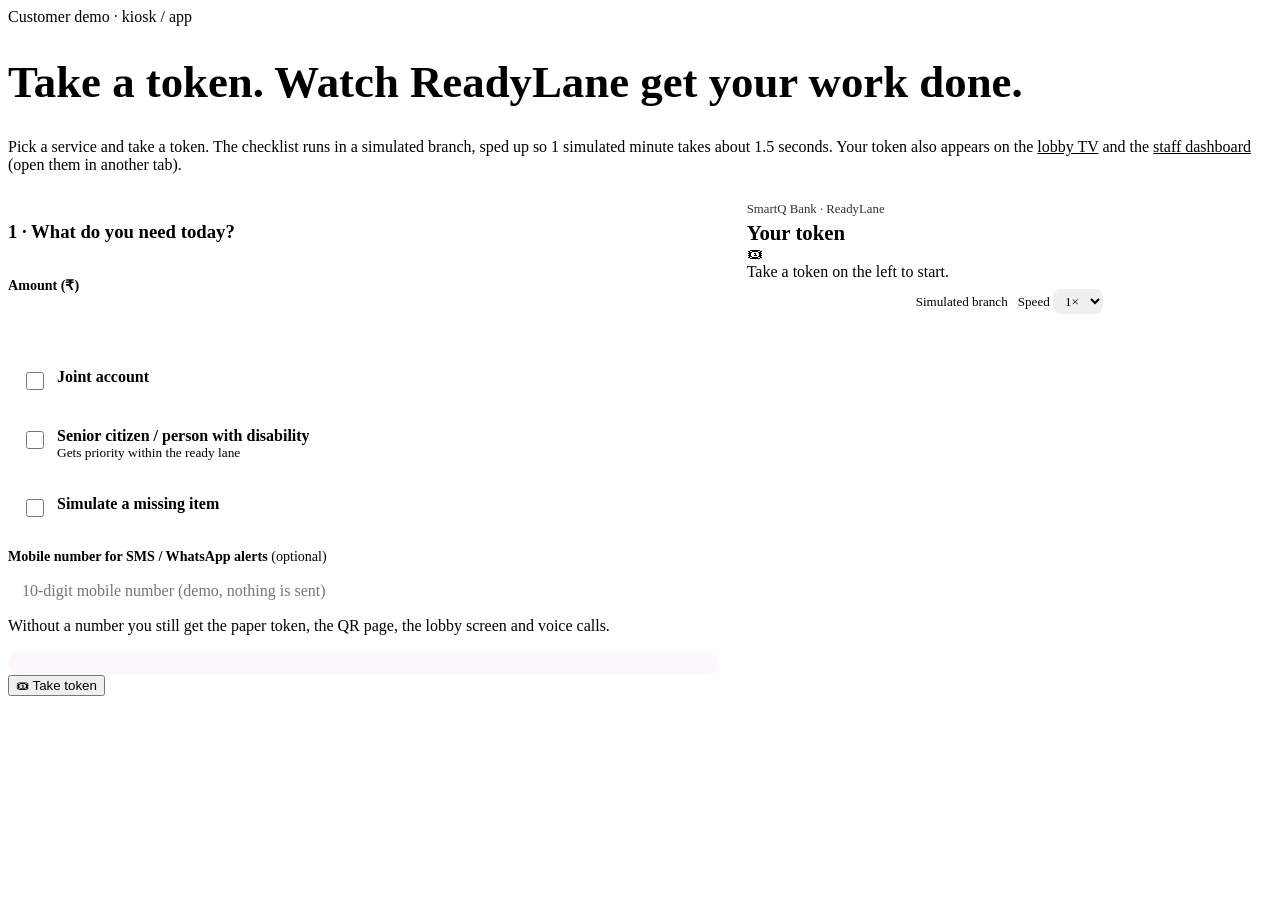
==== demo.html @ 0ea2c3ee "Add ReadyLane MVP site" ====
<!doctype html>
<html lang="en"><head>
<meta charset="utf-8"><meta name="viewport" content="width=device-width,initial-scale=1">
<title>Customer demo · ReadyLane</title>
<link rel="icon" href="data:image/svg+xml,%3Csvg xmlns=%22http://www.w3.org/2000/svg%22 viewBox=%220 0 40 40%22%3E%3Crect width=%2240%22 height=%2240%22 rx=%2211%22 fill=%22%23FFD24D%22/%3E%3Cpath d=%22M12 21l6 6 11-13%22 fill=%22none%22 stroke=%22%235A124C%22 stroke-width=%224%22 stroke-linecap=%22round%22 stroke-linejoin=%22round%22/%3E%3C/svg%3E">
<link rel="stylesheet" href="assets/css/style.css">
<style>
.demo-grid{display:grid;grid-template-columns:1.15fr .85fr;gap:28px;align-items:start;padding-bottom:70px}
@media (max-width:980px){.demo-grid{grid-template-columns:1fr}}
.svc-grid{display:grid;grid-template-columns:repeat(4,1fr);gap:10px}
@media (max-width:640px){.svc-grid{grid-template-columns:repeat(2,1fr)}}
.svc{border:1.5px solid var(--line);background:#fff;border-radius:12px;padding:12px 10px;cursor:pointer;text-align:left;font:inherit;transition:.15s}
.svc:hover{border-color:var(--plum-2)}
.svc .e{font-size:1.4rem}.svc b{display:block;font-size:.86rem;margin-top:4px}
.svc.sel{border-color:var(--plum);background:#FBF1F8;box-shadow:0 0 0 3px rgba(90,18,76,.12)}
.field{display:grid;gap:6px;margin-top:16px}
.field label{font-weight:700;font-size:.88rem}
.input{font:inherit;padding:11px 14px;border:1.5px solid var(--line);border-radius:10px;background:#fff;width:100%}
.input:focus{outline:none;border-color:var(--plum)}
.toggle{display:flex;gap:10px;align-items:flex-start;padding:12px 14px;border:1.5px solid var(--line);border-radius:12px;background:#fff;cursor:pointer;margin-top:10px}
.toggle input{margin-top:4px;accent-color:var(--plum);width:18px;height:18px}
.toggle small{display:block;color:var(--muted)}
.preview{margin-top:16px;background:#FBF7FA;border:1px dashed var(--line);border-radius:12px;padding:12px 14px;font-size:.86rem}
.preview ul{margin:6px 0 0;padding-left:18px}
.sim-bar{display:flex;gap:10px;align-items:center;flex-wrap:wrap;font-size:.82rem;color:var(--muted);margin-top:8px}
.sim-bar select{font:inherit;padding:4px 8px;border-radius:8px;border:1px solid var(--line)}
</style>
</head><body>
<header id="nav"></header>
<div class="dark"><div class="container page-head">
 <span class="eyebrow light">Customer demo · kiosk / app</span>
 <h1 style="font-size:clamp(1.8rem,4vw,2.8rem)">Take a token. Watch ReadyLane get your work done.</h1>
 <p class="muted">Pick a service and take a token. The checklist runs in a simulated branch, sped up so 1 simulated minute takes about 1.5 seconds. Your token also appears on the <a href="lobby.html" style="color:var(--gold)">lobby TV</a> and the <a href="staff.html" style="color:var(--gold)">staff dashboard</a> (open them in another tab).</p>
</div></div>

<div class="container" style="margin-top:28px">
 <div class="demo-grid">
  <!-- LEFT: kiosk form -->
  <div class="card" id="kiosk">
   <h3>1 · What do you need today?</h3>
   <div class="svc-grid" id="svcGrid"></div>
   <p class="hint" id="svcBlurb" style="margin-top:10px"></p>

   <div class="field" id="amountField"><label for="amount">Amount (₹)</label>
    <input class="input" id="amount" type="number" min="100" step="100" inputmode="numeric">
    <div class="hint" id="amountHint"></div></div>

   <label class="toggle" id="jointField"><input type="checkbox" id="joint"><span><b id="jointLabel">Joint account</b><small id="jointHelp"></small></span></label>
   <label class="toggle"><input type="checkbox" id="senior"><span><b>Senior citizen / person with disability</b><small>Gets priority within the ready lane</small></span></label>
   <label class="toggle" style="border-color:#F6C2C7"><input type="checkbox" id="problem"><span><b>Simulate a missing item</b><small id="problemHelp"></small></span></label>

   <div class="field"><label for="phone">Mobile number for SMS / WhatsApp alerts <span class="muted" style="font-weight:500">(optional)</span></label>
    <input class="input" id="phone" type="tel" maxlength="10" placeholder="10-digit mobile number (demo, nothing is sent)" inputmode="numeric">
    <div class="hint" id="phoneHint">Without a number you still get the paper token, the QR page, the lobby screen and voice calls.</div></div>

   <div class="preview" id="preview"></div>
   <div class="ctrls"><button class="btn btn-plum" id="issueBtn">🎟 Take token</button></div>
  </div>

  <!-- RIGHT: phone -->
  <div>
   <div class="phone"><div class="phone-notch"></div><div class="phone-screen" id="phoneScreen">
    <div class="app-top"><div style="font-size:.8rem;opacity:.8">SmartQ Bank · ReadyLane</div><div style="font-weight:800;font-size:1.3rem;margin-top:4px">Your token</div></div>
    <div class="app-body" id="tokenView"><div class="empty">🎟<br>Take a token on the left to start.</div></div>
   </div></div>
   <div class="sim-bar" style="justify-content:center"><span id="simInfo">Simulated branch</span>
    <label>Speed <select id="speed"><option value="1">1×</option><option value="2">2×</option><option value="4">4×</option></select></label></div>
  </div>
 </div>
</div>
<footer id="footer"></footer>
<script src="assets/vendor/qrcode.js"></script>
<script src="assets/js/common.js"></script>
<script src="assets/js/engine.js"></script>
<script src="assets/js/tokenview.js"></script>
<script>
const S=RL.SERVICES, inr=RL.inr, esc=RL.esc;
const DEF_AMT={cash_withdrawal:300000,cash_deposit:75000,demand_draft:25000,fixed_deposit:100000};
const MIN_AMT={cash_withdrawal:100,cash_deposit:100,demand_draft:100,fixed_deposit:1000};
let svc='cash_deposit';
const $=id=>document.getElementById(id);

function renderSvcs(){
 $('svcGrid').innerHTML=Object.entries(S).map(([k,v])=>'<button class="svc'+(k===svc?' sel':'')+'" data-k="'+k+'"><span class="e">'+v.icon+'</span><b>'+v.name+'</b></button>').join('');
 $('svcGrid').querySelectorAll('.svc').forEach(b=>b.onclick=()=>{svc=b.dataset.k;$('amount').value=DEF_AMT[svc]||'';$('joint').checked=false;renderSvcs();updateForm()});
}
function opts(){return{amount:S[svc].amount?Math.round(+$('amount').value||0):0,joint:S[svc].joint&&$('joint').checked,senior:$('senior').checked,problem:$('problem').checked,phone:$('phone').value.trim()}}
function updateForm(){
 const v=S[svc];$('svcBlurb').textContent=v.blurb;
 $('amountField').style.display=v.amount?'':'none';
 $('jointField').style.display=v.joint?'':'none';
 if(svc==='cash_withdrawal'){$('jointLabel').textContent='Joint account operated "jointly"';$('jointHelp').textContent='All holders must sign, so the co-holder has to check in. ("Either or survivor" accounts don\'t need this.)'}
 if(svc==='account_opening'){$('jointLabel').textContent='Joint account (2 applicants)';$('jointHelp').textContent='Both applicants must be present for in-person verification'}
 const o=opts();
 let h='';
 if(svc==='cash_withdrawal')h=o.amount>RL.TELLER_LIMIT?'Above the teller limit of '+inr(RL.TELLER_LIMIT)+', so officer pre-approval will be requested in advance.':'Within the teller limit ('+inr(RL.TELLER_LIMIT)+'), so no officer approval is needed. PAN is not needed to withdraw from your own account.';
 if(svc==='cash_deposit')h=o.amount>RL.PAN_CASH_LIMIT?'Above '+inr(RL.PAN_CASH_LIMIT)+', so PAN (or Form 60) is mandatory (Income-tax Rule 114B).':'Up to '+inr(RL.PAN_CASH_LIMIT)+', no PAN needed for a cash deposit.';
 if(svc==='demand_draft')h='Debited from your account. DDs of ₹50,000 or more cannot be bought with cash (RBI).';
 if(svc==='fixed_deposit')h='Funded from your savings account.';
 $('amountHint').textContent=h;
 const P=v.problem, alt=P.needsAmountAbove&&o.amount<=P.needsAmountAbove;
 $('problemHelp').textContent='Shows the "Action needed" flow: '+(alt?P.altMsg:P.msg);
 // checklist preview
 const C=RL.buildChecks(svc,Object.assign({},o,{problem:false}));
 const all=['docs','records','approval','cash','sync'],names={docs:'Documents',records:'Records match',approval:'Officer pre-approval',cash:'Cash ready (CashMatch)',sync:'Everyone present (SyncToken)'};
 const skipped=all.filter(t=>!C.some(c=>c.type===t)).map(t=>names[t]);
 $('preview').innerHTML='<b>Your readiness checklist ('+C.length+' checks)</b><ul>'+C.map(c=>'<li>'+esc(c.label)+'</li>').join('')+'</ul>'+(skipped.length?'<div class="hint" style="margin-top:6px">Not needed for this service: '+skipped.join(', ')+'</div>':'');
 const bad=v.amount&&(!o.amount||o.amount<MIN_AMT[svc]);
 $('issueBtn').disabled=bad;$('amountHint').className='hint'+(bad?' warn':'');if(bad)$('amountHint').textContent='Enter an amount of at least '+inr(MIN_AMT[svc])+'.';
 const ph=$('phone').value.trim();$('phoneHint').className='hint'+(ph&&!/^[6-9]\d{9}$/.test(ph)?' warn':'');
 if(ph&&!/^[6-9]\d{9}$/.test(ph)){$('phoneHint').textContent='Enter a valid 10-digit Indian mobile number, or leave it blank.';$('issueBtn').disabled=true}
 else $('phoneHint').textContent='Without a number you still get the paper token, the QR page, the lobby screen and voice calls.';
}
['amount','joint','senior','problem','phone'].forEach(id=>$(id).addEventListener('input',updateForm));
$('problem').checked=true;$('amount').value=DEF_AMT[svc];
renderSvcs();updateForm();

$('issueBtn').onclick=()=>{const tk=RL.issueMine(svc,opts());RL.toast('sys','Token '+tk.id+' issued','Checks have started. Scan the QR to follow your token on your phone.');
 if(window.innerWidth<980)document.querySelector('.phone').scrollIntoView({behavior:'smooth'})};
$('speed').onchange=e=>RL.setSpeed(+e.target.value);

const view=RL.TokenView($('tokenView'),{paper:true,interactive:true,notify:true,againHref:'#kiosk',empty:'<div class="empty">🎟<br>Take a token on the left to start.</div>'});
function render(st){
 $('simInfo').textContent='Simulated branch · '+st.counters.length+' counters · fairness cap K = '+st.K+(st.paused?' · PAUSED on staff dashboard':'');
 $('speed').value=String(st.speed||1);
 view(st,RL.mine());
}
RL.onChange(render);RL.start();
</script>
</body></html>
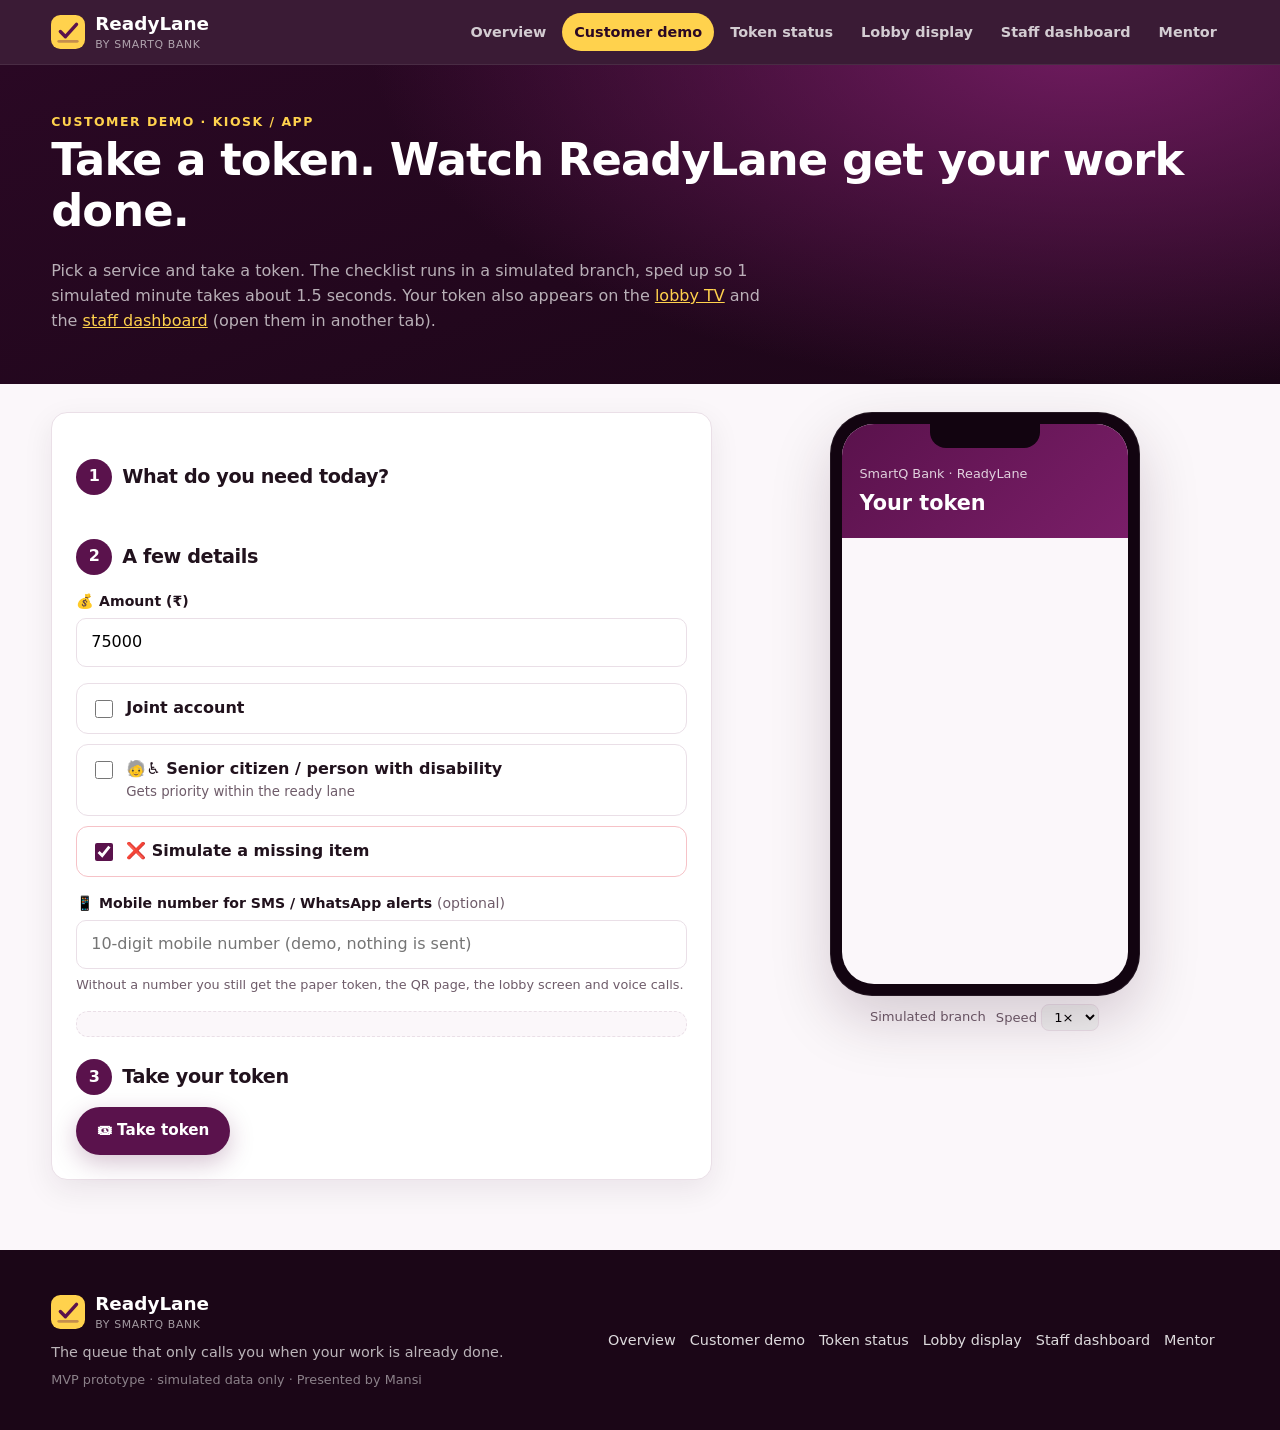
==== commit 8618bdba: "Add Hindi toggle, Documents page, easy mode" ====
--- a/demo.html
+++ b/demo.html
@@ -1,5 +1,5 @@
 <!doctype html>
-<html lang="en"><head>
+<html lang="en" data-title="dm.title"><head>
 <meta charset="utf-8"><meta name="viewport" content="width=device-width,initial-scale=1">
 <title>Customer demo · ReadyLane</title>
 <link rel="icon" href="data:image/svg+xml,%3Csvg xmlns=%22http://www.w3.org/2000/svg%22 viewBox=%220 0 40 40%22%3E%3Crect width=%2240%22 height=%2240%22 rx=%2211%22 fill=%22%23FFD24D%22/%3E%3Cpath d=%22M12 21l6 6 11-13%22 fill=%22none%22 stroke=%22%235A124C%22 stroke-width=%224%22 stroke-linecap=%22round%22 stroke-linejoin=%22round%22/%3E%3C/svg%3E">
@@ -9,9 +9,9 @@
 @media (max-width:980px){.demo-grid{grid-template-columns:1fr}}
 .svc-grid{display:grid;grid-template-columns:repeat(4,1fr);gap:10px}
 @media (max-width:640px){.svc-grid{grid-template-columns:repeat(2,1fr)}}
-.svc{border:1.5px solid var(--line);background:#fff;border-radius:12px;padding:12px 10px;cursor:pointer;text-align:left;font:inherit;transition:.15s}
+.svc{border:2px solid var(--line);background:#fff;border-radius:14px;padding:14px 10px;min-height:96px;cursor:pointer;text-align:center;font:inherit;transition:.15s;display:flex;flex-direction:column;align-items:center;justify-content:center;gap:6px}
 .svc:hover{border-color:var(--plum-2)}
-.svc .e{font-size:1.4rem}.svc b{display:block;font-size:.86rem;margin-top:4px}
+.svc .e{font-size:2.1rem;line-height:1}.svc b{display:block;font-size:.9rem;line-height:1.2}
 .svc.sel{border-color:var(--plum);background:#FBF1F8;box-shadow:0 0 0 3px rgba(90,18,76,.12)}
 .field{display:grid;gap:6px;margin-top:16px}
 .field label{font-weight:700;font-size:.88rem}
@@ -21,109 +21,130 @@
 .toggle input{margin-top:4px;accent-color:var(--plum);width:18px;height:18px}
 .toggle small{display:block;color:var(--muted)}
 .preview{margin-top:16px;background:#FBF7FA;border:1px dashed var(--line);border-radius:12px;padding:12px 14px;font-size:.86rem}
-.preview ul{margin:6px 0 0;padding-left:18px}
+.preview ul{margin:6px 0 0;padding-left:0;list-style:none}.preview li{display:flex;gap:8px;align-items:flex-start;padding:3px 0}.preview li .pi{flex:none;width:1.4em;text-align:center}
+.preview .pv-h{display:flex;justify-content:space-between;align-items:center;gap:8px;flex-wrap:wrap}
+.preview .pv-sec{margin-top:10px}
+.step-h{display:flex;align-items:center;gap:10px;margin:22px 0 12px}.step-h:first-child{margin-top:0}
+.step-h .n{flex:none;width:36px;height:36px;border-radius:50%;background:var(--plum);color:#fff;display:grid;place-items:center;font-weight:800}
+.step-h h3{margin:0}
 .sim-bar{display:flex;gap:10px;align-items:center;flex-wrap:wrap;font-size:.82rem;color:var(--muted);margin-top:8px}
 .sim-bar select{font:inherit;padding:4px 8px;border-radius:8px;border:1px solid var(--line)}
 </style>
 </head><body>
 <header id="nav"></header>
 <div class="dark"><div class="container page-head">
- <span class="eyebrow light">Customer demo · kiosk / app</span>
- <h1 style="font-size:clamp(1.8rem,4vw,2.8rem)">Take a token. Watch ReadyLane get your work done.</h1>
- <p class="muted">Pick a service and take a token. The checklist runs in a simulated branch, sped up so 1 simulated minute takes about 1.5 seconds. Your token also appears on the <a href="lobby.html" style="color:var(--gold)">lobby TV</a> and the <a href="staff.html" style="color:var(--gold)">staff dashboard</a> (open them in another tab).</p>
+ <span class="eyebrow light" data-i18n="dm.eb">Customer demo · kiosk / app</span>
+ <h1 style="font-size:clamp(1.8rem,4vw,2.8rem)" data-i18n="dm.h1">Take a token. Watch ReadyLane get your work done.</h1>
+ <p class="muted easy-hide" data-i18n-html="dm.p">Pick a service and take a token. The checklist runs in a simulated branch, sped up so 1 simulated minute takes about 1.5 seconds. Your token also appears on the <a href="lobby.html" style="color:var(--gold)">lobby TV</a> and the <a href="staff.html" style="color:var(--gold)">staff dashboard</a> (open them in another tab).</p>
 </div></div>
 
 <div class="container" style="margin-top:28px">
  <div class="demo-grid">
   <!-- LEFT: kiosk form -->
   <div class="card" id="kiosk">
-   <h3>1 · What do you need today?</h3>
-   <div class="svc-grid" id="svcGrid"></div>
-   <p class="hint" id="svcBlurb" style="margin-top:10px"></p>
+   <div class="pic-steps"></div>
+   <div class="step-h"><span class="n" aria-hidden="true">1</span><h3 data-i18n="dm.s1">What do you need today?</h3></div>
+   <div class="svc-grid" id="svcGrid" role="group" aria-label="Services"></div>
+   <div class="hint" id="svcBlurb" style="margin-top:10px;display:flex;gap:8px;align-items:center;flex-wrap:wrap" data-speak-scope></div>
+   <div class="step-h"><span class="n" aria-hidden="true">2</span><h3 data-i18n="dm.s2">A few details</h3></div>
 
-   <div class="field" id="amountField"><label for="amount">Amount (₹)</label>
+   <div class="field" id="amountField"><label for="amount"><span aria-hidden="true">💰</span> <span data-i18n="dm.amount">Amount (₹)</span></label>
     <input class="input" id="amount" type="number" min="100" step="100" inputmode="numeric">
     <div class="hint" id="amountHint"></div></div>
 
    <label class="toggle" id="jointField"><input type="checkbox" id="joint"><span><b id="jointLabel">Joint account</b><small id="jointHelp"></small></span></label>
-   <label class="toggle"><input type="checkbox" id="senior"><span><b>Senior citizen / person with disability</b><small>Gets priority within the ready lane</small></span></label>
-   <label class="toggle" style="border-color:#F6C2C7"><input type="checkbox" id="problem"><span><b>Simulate a missing item</b><small id="problemHelp"></small></span></label>
+   <label class="toggle"><input type="checkbox" id="senior"><span><b><span aria-hidden="true">🧓♿</span> <span data-i18n="dm.senior">Senior citizen / person with disability</span></b><small data-i18n="dm.seniorH">Gets priority within the ready lane</small></span></label>
+   <label class="toggle" style="border-color:#F6C2C7"><input type="checkbox" id="problem"><span><b><span aria-hidden="true">❌</span> <span data-i18n="dm.problem">Simulate a missing item</span></b><small id="problemHelp"></small></span></label>
 
-   <div class="field"><label for="phone">Mobile number for SMS / WhatsApp alerts <span class="muted" style="font-weight:500">(optional)</span></label>
-    <input class="input" id="phone" type="tel" maxlength="10" placeholder="10-digit mobile number (demo, nothing is sent)" inputmode="numeric">
+   <div class="field"><label for="phone"><span aria-hidden="true">📱</span> <span data-i18n-html="dm.phone">Mobile number for SMS / WhatsApp alerts <span class="muted" style="font-weight:500">(optional)</span></span></label>
+    <input class="input" id="phone" type="tel" maxlength="10" placeholder="10-digit mobile number (demo, nothing is sent)" data-i18n-ph="dm.phonePh" inputmode="numeric">
     <div class="hint" id="phoneHint">Without a number you still get the paper token, the QR page, the lobby screen and voice calls.</div></div>
 
-   <div class="preview" id="preview"></div>
-   <div class="ctrls"><button class="btn btn-plum" id="issueBtn">🎟 Take token</button></div>
+   <div class="preview" id="preview" data-speak-scope></div>
+   <div class="step-h"><span class="n" aria-hidden="true">3</span><h3 data-i18n="dm.s3">Take your token</h3></div>
+   <div class="ctrls" style="margin-top:0"><button class="btn btn-plum btn-big" id="issueBtn" data-i18n="dm.take">🎟 Take token</button></div>
   </div>
 
   <!-- RIGHT: phone -->
   <div>
    <div class="phone"><div class="phone-notch"></div><div class="phone-screen" id="phoneScreen">
-    <div class="app-top"><div style="font-size:.8rem;opacity:.8">SmartQ Bank · ReadyLane</div><div style="font-weight:800;font-size:1.3rem;margin-top:4px">Your token</div></div>
-    <div class="app-body" id="tokenView"><div class="empty">🎟<br>Take a token on the left to start.</div></div>
+    <div class="app-top"><div style="font-size:.8rem;opacity:.8">SmartQ Bank · ReadyLane</div><div style="font-weight:800;font-size:1.3rem;margin-top:4px" data-i18n="dm.your">Your token</div></div>
+    <div class="app-body" id="tokenView" aria-live="polite"></div>
    </div></div>
    <div class="sim-bar" style="justify-content:center"><span id="simInfo">Simulated branch</span>
-    <label>Speed <select id="speed"><option value="1">1×</option><option value="2">2×</option><option value="4">4×</option></select></label></div>
+    <label><span data-i18n="dm.speed">Speed</span> <select id="speed"><option value="1">1×</option><option value="2">2×</option><option value="4">4×</option></select></label></div>
   </div>
  </div>
 </div>
 <footer id="footer"></footer>
+<script src="assets/js/i18n.js"></script>
 <script src="assets/vendor/qrcode.js"></script>
 <script src="assets/js/common.js"></script>
 <script src="assets/js/engine.js"></script>
+<script src="assets/js/docs.js"></script>
 <script src="assets/js/tokenview.js"></script>
 <script>
 const S=RL.SERVICES, inr=RL.inr, esc=RL.esc;
 const DEF_AMT={cash_withdrawal:300000,cash_deposit:75000,demand_draft:25000,fixed_deposit:100000};
 const MIN_AMT={cash_withdrawal:100,cash_deposit:100,demand_draft:100,fixed_deposit:1000};
-let svc='cash_deposit';
+const qs=new URLSearchParams(location.search).get('s');
+let svc=S[qs]?qs:'cash_deposit';
 const $=id=>document.getElementById(id);
+const t=(k,p)=>RL.t(k,p);
 
 function renderSvcs(){
- $('svcGrid').innerHTML=Object.entries(S).map(([k,v])=>'<button class="svc'+(k===svc?' sel':'')+'" data-k="'+k+'"><span class="e">'+v.icon+'</span><b>'+v.name+'</b></button>').join('');
- $('svcGrid').querySelectorAll('.svc').forEach(b=>b.onclick=()=>{svc=b.dataset.k;$('amount').value=DEF_AMT[svc]||'';$('joint').checked=false;renderSvcs();updateForm()});
+ $('svcGrid').innerHTML=Object.entries(S).map(([k,v])=>'<button type="button" class="svc'+(k===svc?' sel':'')+'" data-k="'+k+'" aria-pressed="'+(k===svc)+'"><span class="e" aria-hidden="true">'+v.icon+'</span><b>'+esc(RL.svcName(k))+'</b></button>').join('');
+ $('svcGrid').querySelectorAll('.svc').forEach(b=>b.onclick=()=>{svc=b.dataset.k;$('amount').value=DEF_AMT[svc]||'';$('joint').checked=false;renderSvcs();updateForm();
+   if(RL.easy)RL.speak(RL.svcName(svc))});
 }
 function opts(){return{amount:S[svc].amount?Math.round(+$('amount').value||0):0,joint:S[svc].joint&&$('joint').checked,senior:$('senior').checked,problem:$('problem').checked,phone:$('phone').value.trim()}}
 function updateForm(){
- const v=S[svc];$('svcBlurb').textContent=v.blurb;
+ const v=S[svc];
+ $('svcBlurb').innerHTML='<span>'+esc(RL.svcBlurb(svc))+'</span>'+RL.listenBtn();
  $('amountField').style.display=v.amount?'':'none';
  $('jointField').style.display=v.joint?'':'none';
- if(svc==='cash_withdrawal'){$('jointLabel').textContent='Joint account operated "jointly"';$('jointHelp').textContent='All holders must sign, so the co-holder has to check in. ("Either or survivor" accounts don\'t need this.)'}
- if(svc==='account_opening'){$('jointLabel').textContent='Joint account (2 applicants)';$('jointHelp').textContent='Both applicants must be present for in-person verification'}
+ if(svc==='cash_withdrawal'){$('jointLabel').textContent=t('dm.jointW.l');$('jointHelp').textContent=t('dm.jointW.h')}
+ if(svc==='account_opening'){$('jointLabel').textContent=t('dm.jointA.l');$('jointHelp').textContent=t('dm.jointA.h')}
  const o=opts();
  let h='';
- if(svc==='cash_withdrawal')h=o.amount>RL.TELLER_LIMIT?'Above the teller limit of '+inr(RL.TELLER_LIMIT)+', so officer pre-approval will be requested in advance.':'Within the teller limit ('+inr(RL.TELLER_LIMIT)+'), so no officer approval is needed. PAN is not needed to withdraw from your own account.';
- if(svc==='cash_deposit')h=o.amount>RL.PAN_CASH_LIMIT?'Above '+inr(RL.PAN_CASH_LIMIT)+', so PAN (or Form 60) is mandatory (Income-tax Rule 114B).':'Up to '+inr(RL.PAN_CASH_LIMIT)+', no PAN needed for a cash deposit.';
- if(svc==='demand_draft')h='Debited from your account. DDs of ₹50,000 or more cannot be bought with cash (RBI).';
- if(svc==='fixed_deposit')h='Funded from your savings account.';
+ if(svc==='cash_withdrawal')h=t(o.amount>RL.TELLER_LIMIT?'dm.h.cwOver':'dm.h.cwUnder',{lim:inr(RL.TELLER_LIMIT)});
+ if(svc==='cash_deposit')h=t(o.amount>RL.PAN_CASH_LIMIT?'dm.h.cdOver':'dm.h.cdUnder',{lim:inr(RL.PAN_CASH_LIMIT)});
+ if(svc==='demand_draft')h=t('dm.h.dd');
+ if(svc==='fixed_deposit')h=t('dm.h.fd');
  $('amountHint').textContent=h;
  const P=v.problem, alt=P.needsAmountAbove&&o.amount<=P.needsAmountAbove;
- $('problemHelp').textContent='Shows the "Action needed" flow: '+(alt?P.altMsg:P.msg);
- // checklist preview
+ $('problemHelp').textContent=t('dm.problemHelp',{msg:t(P.k+(alt?'.alt':'')+'.msg')});
+ // checklist preview + what to bring + forms (same rules as the engine and the Documents page)
  const C=RL.buildChecks(svc,Object.assign({},o,{problem:false}));
- const all=['docs','records','approval','cash','sync'],names={docs:'Documents',records:'Records match',approval:'Officer pre-approval',cash:'Cash ready (CashMatch)',sync:'Everyone present (SyncToken)'};
- const skipped=all.filter(t=>!C.some(c=>c.type===t)).map(t=>names[t]);
- $('preview').innerHTML='<b>Your readiness checklist ('+C.length+' checks)</b><ul>'+C.map(c=>'<li>'+esc(c.label)+'</li>').join('')+'</ul>'+(skipped.length?'<div class="hint" style="margin-top:6px">Not needed for this service: '+skipped.join(', ')+'</div>':'');
+ const PIC={docs:'📄',records:'🗂',approval:'✍',cash:'💰',sync:'👥'};
+ const skipped=Object.keys(PIC).filter(k=>!C.some(c=>c.type===k)).map(k=>t('ct.'+k));
+ const bring=RL.bringList(svc,o),forms=RL.formsFor(svc);
+ $('preview').innerHTML='<div class="pv-h"><b>'+t('dm.bring')+'</b>'+RL.listenBtn()+'</div><ul>'+bring.map(b=>'<li><span class="pi" aria-hidden="true">'+b.ic+'</span><span>'+esc(b.text)+'</span></li>').join('')+'</ul>'+
+  '<div class="pv-sec no-speak"><b>'+t('dm.forms')+'</b><div class="ctrls" style="margin-top:6px">'+forms.map(f=>RL.formLink(f.id)).join('')+'<a class="btn btn-sm btn-light" href="documents.html#'+svc+'">📄 '+t('nav.documents')+'</a></div></div>'+
+  '<div class="pv-sec"><b>'+t('dm.preview',{n:C.length})+'</b><ul>'+C.map(c=>'<li><span class="pi" aria-hidden="true">'+PIC[c.type]+'</span><span>'+esc(RL.ckLabel(c))+'</span></li>').join('')+'</ul>'+(skipped.length?'<div class="hint easy-hide" style="margin-top:6px">'+t('dm.notNeeded',{list:skipped.join(', ')})+'</div>':'')+'</div>';
  const bad=v.amount&&(!o.amount||o.amount<MIN_AMT[svc]);
- $('issueBtn').disabled=bad;$('amountHint').className='hint'+(bad?' warn':'');if(bad)$('amountHint').textContent='Enter an amount of at least '+inr(MIN_AMT[svc])+'.';
+ $('issueBtn').disabled=bad;$('amountHint').className='hint'+(bad?' warn':'');if(bad)$('amountHint').textContent=t('dm.h.min',{min:inr(MIN_AMT[svc])});
  const ph=$('phone').value.trim();$('phoneHint').className='hint'+(ph&&!/^[6-9]\d{9}$/.test(ph)?' warn':'');
- if(ph&&!/^[6-9]\d{9}$/.test(ph)){$('phoneHint').textContent='Enter a valid 10-digit Indian mobile number, or leave it blank.';$('issueBtn').disabled=true}
- else $('phoneHint').textContent='Without a number you still get the paper token, the QR page, the lobby screen and voice calls.';
+ if(ph&&!/^[6-9]\d{9}$/.test(ph)){$('phoneHint').textContent=t('dm.phoneBad');$('issueBtn').disabled=true}
+ else $('phoneHint').textContent=t('dm.phoneOk');
 }
 ['amount','joint','senior','problem','phone'].forEach(id=>$(id).addEventListener('input',updateForm));
-$('problem').checked=true;$('amount').value=DEF_AMT[svc];
+$('problem').checked=true;$('amount').value=DEF_AMT[svc]||'';
 renderSvcs();updateForm();
+RL.onLang(()=>{renderSvcs();updateForm();lastSim=''});
 
-$('issueBtn').onclick=()=>{const tk=RL.issueMine(svc,opts());RL.toast('sys','Token '+tk.id+' issued','Checks have started. Scan the QR to follow your token on your phone.');
+$('issueBtn').onclick=()=>{const tk=RL.issueMine(svc,opts());RL.toast('sys',t('dm.issued.t',{id:tk.id}),t('dm.issued.b'));
  if(window.innerWidth<980)document.querySelector('.phone').scrollIntoView({behavior:'smooth'})};
 $('speed').onchange=e=>RL.setSpeed(+e.target.value);
 
-const view=RL.TokenView($('tokenView'),{paper:true,interactive:true,notify:true,againHref:'#kiosk',empty:'<div class="empty">🎟<br>Take a token on the left to start.</div>'});
+const view=RL.TokenView($('tokenView'),{paper:true,interactive:true,notify:true,againHref:'#kiosk',empty:'<div class="empty"></div>'});
+let lastSim='';
 function render(st){
- $('simInfo').textContent='Simulated branch · '+st.counters.length+' counters · fairness cap K = '+st.K+(st.paused?' · PAUSED on staff dashboard':'');
+ const si=t('dm.sim',{n:st.counters.length,K:st.K})+(st.paused?t('dm.paused'):'');if(si!==lastSim){lastSim=si;$('simInfo').textContent=si}
  $('speed').value=String(st.speed||1);
- view(st,RL.mine());
+ const m=RL.mine();
+ if(!m){const e='<div class="empty">'+t('dm.empty')+'</div>';if($('tokenView').innerHTML!==e){view(st,null);$('tokenView').innerHTML=e}}
+ else view(st,m);
 }
 RL.onChange(render);RL.start();
 </script>
--- a/assets/css/style.css
+++ b/assets/css/style.css
@@ -0,0 +1,184 @@
+/* ReadyLane — shared styles. Palette taken from the SmartQ/ReadyLane deck. */
+:root{
+  --plum:#5A124C; --plum-2:#7A1E68; --plum-deep:#2A0824; --plum-ink:#1B0617;
+  --gold:#FFD24D; --gold-2:#FFE59A;
+  --bg:#FBF7FA; --card:#fff; --line:#EADFE7; --muted:#6E5B69; --ink:#21121D;
+  --ok:#14A06F; --ok-bg:#E5F7EF; --warn:#E8A317; --warn-bg:#FFF5DB; --bad:#D9414E; --bad-bg:#FDE8EA;
+  --info:#3B6FE0; --info-bg:#E8EFFD;
+  --r:16px; --r-sm:10px; --shadow:0 10px 30px rgba(42,8,36,.08); --shadow-lg:0 24px 60px rgba(42,8,36,.18);
+  --font: "Inter","Segoe UI",system-ui,-apple-system,Roboto,"Helvetica Neue",Arial,sans-serif;
+}
+*{box-sizing:border-box}
+html{scroll-behavior:smooth}
+body{margin:0;font-family:var(--font);color:var(--ink);background:var(--bg);line-height:1.55;-webkit-font-smoothing:antialiased}
+a{color:inherit}
+img{max-width:100%;display:block}
+.container{width:min(1180px,92vw);margin:0 auto}
+h1,h2,h3,h4{line-height:1.15;margin:0 0 .5em;letter-spacing:-.02em}
+h1{font-size:clamp(2.2rem,5vw,3.8rem);font-weight:800}
+h2{font-size:clamp(1.7rem,3.2vw,2.5rem);font-weight:800}
+h3{font-size:1.2rem;font-weight:700}
+p{margin:0 0 1em}
+.muted{color:var(--muted)}
+.eyebrow{display:inline-flex;gap:.5em;align-items:center;font-size:.78rem;font-weight:700;letter-spacing:.12em;text-transform:uppercase;color:var(--plum-2)}
+.eyebrow.light{color:var(--gold)}
+.hl{color:var(--gold)}
+.hl-plum{color:var(--plum)}
+
+/* ---------- Nav ---------- */
+.nav{position:sticky;top:0;z-index:50;background:rgba(42,8,36,.92);backdrop-filter:blur(10px);border-bottom:1px solid rgba(255,255,255,.08)}
+.nav .container{display:flex;align-items:center;gap:20px;height:64px}
+.brand{display:flex;align-items:center;gap:10px;text-decoration:none;color:#fff;font-weight:800;font-size:1.15rem;white-space:nowrap}
+.brand small{display:block;font-weight:500;font-size:.68rem;color:rgba(255,255,255,.6);letter-spacing:.06em;text-transform:uppercase;margin-top:-2px}
+.brand-mark{width:34px;height:34px;flex:none}
+.nav-links{display:flex;gap:4px;margin-left:auto;flex-wrap:nowrap}
+.nav-links a{color:rgba(255,255,255,.78);text-decoration:none;font-size:.9rem;font-weight:600;padding:8px 12px;border-radius:999px;transition:.2s;white-space:nowrap}
+.nav-links a:hover{color:#fff;background:rgba(255,255,255,.08)}
+.nav-links a.active{color:var(--plum-deep);background:var(--gold)}
+.nav-toggle{display:none;margin-left:auto;background:none;border:0;color:#fff;font-size:1.6rem;cursor:pointer}
+@media (max-width:920px){
+  .nav-toggle{display:block}
+  .nav-links{display:none;position:absolute;top:64px;left:0;right:0;flex-direction:column;background:var(--plum-deep);padding:12px 4vw 18px;border-bottom:1px solid rgba(255,255,255,.1)}
+  .nav-links.open{display:flex}
+}
+
+/* ---------- Buttons ---------- */
+.btn{display:inline-flex;align-items:center;justify-content:center;gap:.5em;padding:.8em 1.35em;border-radius:999px;border:0;font:inherit;font-weight:700;cursor:pointer;text-decoration:none;transition:transform .15s, box-shadow .2s, background .2s;font-size:.95rem}
+.btn:hover{transform:translateY(-1px)}
+.btn:disabled{opacity:.5;cursor:not-allowed;transform:none}
+.btn-gold{background:var(--gold);color:var(--plum-deep);box-shadow:0 8px 24px rgba(255,210,77,.35)}
+.btn-plum{background:var(--plum);color:#fff;box-shadow:0 8px 24px rgba(90,18,76,.25)}
+.btn-ghost{background:transparent;color:inherit;border:1.5px solid currentColor}
+.btn-light{background:#fff;color:var(--plum);border:1.5px solid var(--line)}
+.btn-sm{padding:.5em .95em;font-size:.84rem}
+.btn-ok{background:var(--ok);color:#fff}
+.btn-bad{background:var(--bad);color:#fff}
+
+/* ---------- Sections ---------- */
+section{padding:88px 0}
+.dark{background:radial-gradient(1200px 600px at 85% -10%,rgba(122,30,104,.9),transparent 60%),linear-gradient(160deg,var(--plum-deep),var(--plum-ink));color:#fff}
+.dark .muted{color:rgba(255,255,255,.68)}
+.section-head{max-width:720px;margin-bottom:44px}
+.section-head.center{margin-left:auto;margin-right:auto;text-align:center}
+.grid{display:grid;gap:22px}
+.g2{grid-template-columns:repeat(2,1fr)}.g3{grid-template-columns:repeat(3,1fr)}.g4{grid-template-columns:repeat(4,1fr)}
+@media (max-width:900px){.g3,.g4{grid-template-columns:repeat(2,1fr)}}
+@media (max-width:640px){.g2,.g3,.g4{grid-template-columns:1fr} section{padding:64px 0}}
+.card{background:var(--card);border:1px solid var(--line);border-radius:var(--r);padding:24px;box-shadow:var(--shadow)}
+.dark .card{background:rgba(255,255,255,.05);border-color:rgba(255,255,255,.1);box-shadow:none}
+.icon-badge{width:46px;height:46px;border-radius:12px;display:grid;place-items:center;font-size:1.35rem;background:linear-gradient(135deg,var(--gold),#FFB84D);color:var(--plum-deep);margin-bottom:14px}
+.dark .icon-badge{box-shadow:0 6px 20px rgba(255,210,77,.25)}
+
+/* ---------- Hero ---------- */
+.hero{padding:72px 0 96px;position:relative;overflow:hidden}
+.hero-grid{display:grid;grid-template-columns:1.1fr .9fr;gap:48px;align-items:center}
+@media (max-width:900px){.hero-grid{grid-template-columns:1fr}}
+.hero p.lead{font-size:1.18rem;color:rgba(255,255,255,.78);max-width:560px}
+.hero-ctas{display:flex;gap:12px;flex-wrap:wrap;margin:28px 0 22px}
+.pill-row{display:flex;flex-wrap:wrap;gap:8px}
+.pill{display:inline-flex;align-items:center;gap:6px;font-size:.8rem;font-weight:600;padding:6px 12px;border-radius:999px;background:rgba(255,255,255,.08);border:1px solid rgba(255,255,255,.14);color:rgba(255,255,255,.85)}
+.hero-visual{position:relative}
+.glow{position:absolute;inset:auto;width:420px;height:420px;border-radius:50%;background:radial-gradient(circle,rgba(255,210,77,.25),transparent 65%);right:-80px;top:-60px;pointer-events:none}
+
+/* phone mock */
+.phone{width:310px;max-width:100%;margin:0 auto;background:#120410;border-radius:42px;padding:12px;box-shadow:var(--shadow-lg),0 0 0 1px rgba(255,255,255,.08) inset;position:relative}
+.phone-screen{background:var(--bg);color:var(--ink);border-radius:32px;overflow:hidden;min-height:560px;position:relative}
+.phone-notch{position:absolute;top:12px;left:50%;transform:translateX(-50%);width:110px;height:24px;background:#120410;border-radius:0 0 16px 16px;z-index:3}
+.app-top{background:linear-gradient(135deg,var(--plum),var(--plum-2));color:#fff;padding:40px 18px 18px}
+.app-top .tk{font-size:2.6rem;font-weight:800;letter-spacing:-.02em}
+.app-body{padding:16px}
+
+/* ---------- Status chips ---------- */
+.chip{display:inline-flex;align-items:center;gap:6px;font-size:.75rem;font-weight:700;padding:4px 10px;border-radius:999px;white-space:nowrap}
+.chip::before{content:"";width:7px;height:7px;border-radius:50%;background:currentColor}
+.chip.checking{background:var(--info-bg);color:var(--info)}
+.chip.ready{background:var(--ok-bg);color:var(--ok)}
+.chip.called{background:var(--gold);color:var(--plum-deep)}
+.chip.action{background:var(--bad-bg);color:var(--bad)}
+.chip.served{background:#EEE9ED;color:#7d6d79}
+.chip.priority{background:#F3E4FF;color:#7B2CBF}
+.chip.issued{background:#EEE9ED;color:#5a4a56}
+
+/* ---------- Checklist ---------- */
+.checklist{list-style:none;margin:0;padding:0;display:grid;gap:10px}
+.check{display:grid;grid-template-columns:36px 1fr auto;gap:12px;align-items:center;padding:12px 14px;border:1px solid var(--line);border-radius:12px;background:#fff;transition:.3s}
+.check .ic{width:32px;height:32px;border-radius:50%;display:grid;place-items:center;font-size:.95rem;background:#F1EAF0;color:var(--muted);font-weight:800}
+.check .t{font-weight:700;font-size:.95rem}
+.check .d{font-size:.8rem;color:var(--muted)}
+.check.running{border-color:#C9D7FA;background:#F7F9FF}
+.check.running .ic{background:var(--info-bg);color:var(--info)}
+.check.running .ic::after{content:"";width:16px;height:16px;border:2.5px solid currentColor;border-right-color:transparent;border-radius:50%;animation:spin .8s linear infinite}
+.check.pass{border-color:#BFE8D6;background:#F5FCF9}
+.check.pass .ic{background:var(--ok);color:#fff}
+.check.fail{border-color:#F6C2C7;background:#FFF7F8}
+.check.fail .ic{background:var(--bad);color:#fff}
+.check.skip{opacity:.55}
+@keyframes spin{to{transform:rotate(360deg)}}
+@keyframes pop{0%{transform:scale(.6);opacity:0}70%{transform:scale(1.08)}100%{transform:scale(1);opacity:1}}
+@keyframes pulse{0%,100%{box-shadow:0 0 0 0 rgba(255,210,77,.6)}50%{box-shadow:0 0 0 14px rgba(255,210,77,0)}}
+@keyframes fadeUp{from{opacity:0;transform:translateY(10px)}to{opacity:1;transform:none}}
+.pop{animation:pop .45s ease both}
+.fade-up{animation:fadeUp .5s ease both}
+
+/* ---------- Timeline (Issued > Preparing > Ready > Called > Served) ---------- */
+.stages{display:flex;gap:4px;align-items:center}
+.stage{flex:1;min-width:0;text-align:center;font-size:.68rem;font-weight:700;color:var(--muted);position:relative;padding-top:18px}
+.stage::before{content:"";position:absolute;top:0;left:0;right:0;height:6px;border-radius:6px;background:#EADFE7}
+.stage.done::before{background:var(--ok)}
+.stage.now::before{background:var(--gold);animation:pulse 1.6s infinite}
+.stage.now{color:var(--plum)}
+.stage.bad::before{background:var(--bad)}
+
+/* ---------- Footer ---------- */
+footer{background:var(--plum-ink);color:rgba(255,255,255,.7);padding:40px 0;font-size:.9rem}
+footer .container{display:flex;flex-wrap:wrap;gap:16px;justify-content:space-between;align-items:center}
+footer a{color:rgba(255,255,255,.85);text-decoration:none;margin-right:14px}
+
+/* ---------- Toasts ---------- */
+.toasts{position:fixed;right:18px;bottom:18px;z-index:100;display:grid;gap:10px;max-width:360px}
+.toast{background:#fff;border-radius:14px;box-shadow:var(--shadow-lg);padding:12px 14px;display:grid;grid-template-columns:36px 1fr;gap:10px;border-left:5px solid var(--plum);animation:fadeUp .35s ease both;font-size:.88rem}
+.toast .ti{width:36px;height:36px;border-radius:10px;display:grid;place-items:center;font-size:1.1rem;color:#fff}
+.toast b{display:block;font-size:.82rem}
+.toast.sms{border-left-color:var(--info)} .toast.sms .ti{background:var(--info)}
+.toast.wa{border-left-color:#25D366} .toast.wa .ti{background:#25D366}
+.toast.sys{border-left-color:var(--plum)} .toast.sys .ti{background:var(--plum)}
+
+/* misc */
+.kbd{font-family:ui-monospace,Menlo,Consolas,monospace;background:#F1EAF0;border-radius:6px;padding:2px 6px;font-size:.85em}
+.divider{height:1px;background:var(--line);margin:18px 0}
+.tag{display:inline-block;font-size:.72rem;font-weight:700;padding:3px 8px;border-radius:6px;background:#F1EAF0;color:var(--plum)}
+.page-head{padding:44px 0 34px}
+.page-head p{max-width:720px}
+.sim-note{font-size:.78rem;color:var(--muted);display:flex;gap:6px;align-items:center}
+.sr-only{position:absolute;width:1px;height:1px;overflow:hidden;clip:rect(0 0 0 0)}
+
+/* ---------- Token view (demo + status) ---------- */
+.paper{background:#fff;border-radius:14px;box-shadow:var(--shadow);padding:16px;display:grid;grid-template-columns:1fr 112px;gap:12px;border-top:6px solid var(--plum);position:relative}
+.paper .num{font-size:2.4rem;font-weight:800;color:var(--plum);line-height:1;margin-top:2px}
+.paper .qr svg{width:112px;height:112px;display:block}
+.paper .meta{font-size:.76rem;color:var(--muted);display:grid;grid-template-columns:auto 1fr;gap:2px 10px;margin-top:8px}
+.paper .meta b{color:var(--ink)}
+.big-status{border-radius:16px;padding:16px;margin:14px 0;text-align:center}
+.big-status h3{margin:4px 0 2px;font-size:1.3rem}
+.big-status.checking{background:var(--info-bg);color:#1f4bb0}
+.big-status.action{background:var(--bad-bg);color:#a12631}
+.big-status.ready{background:var(--ok-bg);color:#0c7650}
+.big-status.called{background:var(--gold);color:var(--plum-deep);animation:pulse 1.6s infinite}
+.big-status.serving{background:#F3E4FF;color:#5b1d91}
+.big-status.served{background:#EEE9ED;color:#5a4a56}
+.big-status.held{background:#FFF5DB;color:#7a5600}
+.kpis{display:grid;grid-template-columns:repeat(3,1fr);gap:8px;margin:10px 0 14px}
+.kpi{background:#fff;border:1px solid var(--line);border-radius:12px;padding:10px 6px;text-align:center}
+.kpi b{display:block;font-size:1.15rem;color:var(--plum)}
+.kpi span{font-size:.7rem;color:var(--muted)}
+.fixbox{background:#fff;border:1.5px solid #F6C2C7;border-radius:12px;padding:12px;margin-top:10px;font-size:.88rem}
+.ctrls{display:flex;gap:8px;flex-wrap:wrap;margin-top:12px}
+.hint{font-size:.8rem;color:var(--muted)}
+.hint.warn{color:#9a6a00;font-weight:600}
+.empty{text-align:center;padding:40px 16px;color:var(--muted)}
+.phone .paper{grid-template-columns:1fr 84px;padding:12px;gap:8px}
+.phone .paper .qr svg{width:84px;height:84px}
+.phone .paper .num{font-size:2rem}
+.phone .paper .meta{grid-template-columns:1fr;gap:0}
+.phone .paper .meta span{font-size:.66rem;text-transform:uppercase;letter-spacing:.05em;margin-top:4px}
+.toasts{left:18px;right:auto}
